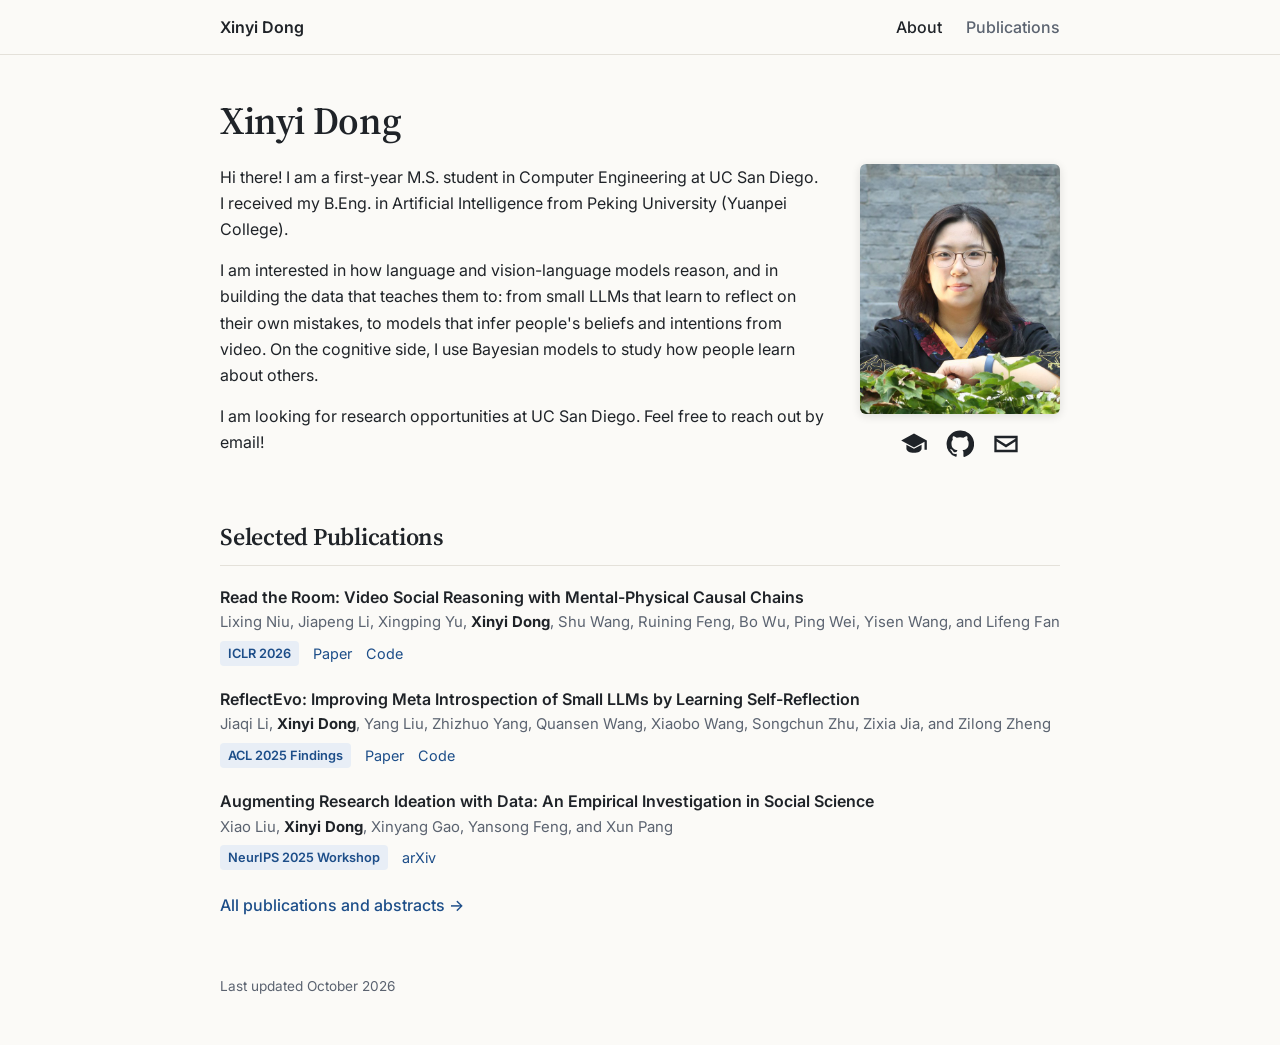
==== index.html @ f3d8e772 "Add personal homepage" ====
<!doctype html>
<html lang="en">
<head>
<meta charset="utf-8">
<meta name="viewport" content="width=device-width, initial-scale=1">
<title>Xinyi Dong</title>
<meta name="description" content="Xinyi Dong — M.S. student in Computer Engineering at UC San Diego. Research on LLM reasoning, multimodal social reasoning, and Bayesian models of social learning.">
<link rel="preconnect" href="https://fonts.googleapis.com">
<link rel="preconnect" href="https://fonts.gstatic.com" crossorigin>
<link href="https://fonts.googleapis.com/css2?family=Source+Serif+4:opsz,wght@8..60,400;8..60,600&family=Inter:wght@400;500;600&display=swap" rel="stylesheet">
<link rel="stylesheet" href="style.css">
</head>
<body>
<nav class="topbar">
  <div class="topbar-inner">
    <a class="brand" href="index.html">Xinyi Dong</a>
    <div class="topbar-links">
      <a href="index.html" aria-current="page">About</a>
      <a href="publications.html">Publications</a>
    </div>
  </div>
</nav>
<main>

  <h1>Xinyi Dong</h1>

  <section class="intro" id="about">
    <div class="bio">
      <p>Hi there! I am a first-year M.S. student in Computer Engineering at UC San Diego. I received my B.Eng. in Artificial Intelligence from Peking University (Yuanpei College).</p>
      <p>I am interested in how language and vision-language models reason, and in building the data that teaches them to: from small LLMs that learn to reflect on their own mistakes, to models that infer people's beliefs and intentions from video. On the cognitive side, I use Bayesian models to study how people learn about others.</p>
      <p>I am looking for research opportunities at UC San Diego. Feel free to reach out by email!</p>
    </div>
    <aside class="side">
      <img class="photo" src="profile.jpg" alt="Photo of Xinyi Dong" width="576" height="720">
      <nav class="icons">
        <a href="https://scholar.google.com/citations?user=JkWTXXwAAAAJ" aria-label="Google Scholar" title="Google Scholar">
          <svg viewBox="0 0 24 24" aria-hidden="true"><path d="M12 3 1 9l11 6 9-4.91V17h2V9L12 3zm-6.5 9.6V16c0 1.9 2.9 3.5 6.5 3.5s6.5-1.6 6.5-3.5v-3.4L12 16.1l-6.5-3.5z"/></svg>
        </a>
        <a href="https://github.com/xena-dong" aria-label="GitHub" title="GitHub">
          <svg viewBox="0 0 24 24" aria-hidden="true"><path d="M12 .5a11.5 11.5 0 0 0-3.64 22.41c.58.1.79-.25.79-.56v-2c-3.2.7-3.88-1.37-3.88-1.37-.53-1.33-1.28-1.69-1.28-1.69-1.05-.71.08-.7.08-.7 1.16.08 1.77 1.19 1.77 1.19 1.03 1.77 2.7 1.26 3.36.96.1-.75.4-1.26.73-1.55-2.55-.29-5.24-1.28-5.24-5.68 0-1.26.45-2.28 1.19-3.09-.12-.29-.52-1.46.11-3.05 0 0 .97-.31 3.17 1.18a11 11 0 0 1 5.77 0c2.2-1.49 3.17-1.18 3.17-1.18.63 1.59.23 2.76.11 3.05.74.81 1.19 1.83 1.19 3.09 0 4.41-2.69 5.38-5.25 5.67.41.36.78 1.06.78 2.14v3.17c0 .31.21.67.8.56A11.5 11.5 0 0 0 12 .5z"/></svg>
        </a>
        <a href="mailto:xid021@ucsd.edu" aria-label="Email" title="Email">
          <svg viewBox="0 0 24 24" aria-hidden="true"><path d="M2 5h20v14H2V5zm2 2v.4l8 5.1 8-5.1V7H4zm16 2.8-8 5.1-8-5.1V17h16V9.8z"/></svg>
        </a>
      </nav>
    </aside>
  </section>

  <section class="selected">
    <h2 class="section-title">Selected Publications</h2>

  <article class="pub-simple">
      <p class="pub-title">Read the Room: Video Social Reasoning with Mental-Physical Causal Chains</p>
      <p class="authors">Lixing Niu, Jiapeng Li, Xingping Yu, <b>Xinyi Dong</b>, Shu Wang, Ruining Feng, Bo Wu, Ping Wei, Yisen Wang, and Lifeng Fan</p>
      <div class="meta">
        <span class="venue">ICLR 2026</span>
        <a href="https://openreview.net/forum?id=TJilJnZjpw">Paper</a>
        <a href="https://github.com/LiXingNiu/Read-the-Room">Code</a>
      </div>
    </article>

  <article class="pub-simple">
      <p class="pub-title">ReflectEvo: Improving Meta Introspection of Small LLMs by Learning Self-Reflection</p>
      <p class="authors">Jiaqi Li, <b>Xinyi Dong</b>, Yang Liu, Zhizhuo Yang, Quansen Wang, Xiaobo Wang, Songchun Zhu, Zixia Jia, and Zilong Zheng</p>
      <div class="meta">
        <span class="venue">ACL 2025 Findings</span>
        <a href="https://aclanthology.org/2025.findings-acl.871/">Paper</a>
        <a href="https://github.com/bigai-nlco/ReflectEvo">Code</a>
      </div>
    </article>

  <article class="pub-simple">
      <p class="pub-title">Augmenting Research Ideation with Data: An Empirical Investigation in Social Science</p>
      <p class="authors">Xiao Liu, <b>Xinyi Dong</b>, Xinyang Gao, Yansong Feng, and Xun Pang</p>
      <div class="meta">
        <span class="venue">NeurIPS 2025 Workshop</span>
        <a href="https://arxiv.org/abs/2505.21396">arXiv</a>
      </div>
    </article>

    <p class="see-all"><a href="publications.html">All publications and abstracts →</a></p>
  </section>

  <footer>Last updated October 2026</footer>
</main>
</body>
</html>
---- style.css ----
:root {
  --bg: #fbfaf7;
  --text: #1f2328;
  --muted: #5b6370;
  --rule: #e4e1da;
  --accent: #1d4e89;
  --badge-bg: #1d4e89;
  --badge-text: #ffffff;
  --pill-border: #1f2328;
  --shadow: 0 2px 10px rgba(0, 0, 0, 0.12);
  --venue-bg: #e8eef6;
  --venue-text: #1d4e89;
}
@media (prefers-color-scheme: dark) {
  :root:not([data-theme="light"]) {
    --bg: #15171a;
    --text: #e6e3dd;
    --muted: #9aa1ab;
    --rule: #2c3036;
    --accent: #8db4e8;
    --badge-bg: #2f5d94;
    --badge-text: #ffffff;
    --pill-border: #c9c5bd;
    --shadow: 0 2px 10px rgba(0, 0, 0, 0.5);
    --venue-bg: #1e2a3a;
    --venue-text: #8db4e8;
  }
}

* { box-sizing: border-box; }
html { -webkit-text-size-adjust: 100%; }
body {
  margin: 0;
  background: var(--bg);
  color: var(--text);
  font: 16px/1.65 "Inter", system-ui, -apple-system, sans-serif;
}
main { max-width: 880px; margin: 0 auto; padding: 44px 20px 48px; }
a { color: var(--accent); text-decoration: none; }
a:hover { text-decoration: underline; text-underline-offset: 3px; }
p { margin: 0 0 14px; }

/* Top bar */
.topbar {
  position: sticky; top: 0; z-index: 10;
  background: var(--bg);
  border-bottom: 1px solid var(--rule);
}
.topbar-inner {
  max-width: 880px; margin: 0 auto; padding: 14px 20px;
  display: flex; align-items: center; justify-content: space-between;
}
.brand { color: var(--text); font-weight: 600; }
.brand:hover { text-decoration: none; }
.topbar-links { display: flex; gap: 24px; }
.topbar-links a { color: var(--muted); font-weight: 500; }
.topbar-links a:hover { color: var(--accent); text-decoration: none; }
.topbar-links a[aria-current="page"] { color: var(--text); }

/* Headings */
h1, h2 {
  font-family: "Source Serif 4", Georgia, serif;
  font-weight: 600;
  letter-spacing: -0.01em;
}
h1 { font-size: 2.4rem; line-height: 1.15; margin: 0 0 20px; }
h2.year { font-size: 1.7rem; margin: 36px 0 18px; }
h2.section-title {
  font-size: 1.5rem; margin: 48px 0 20px;
  padding-bottom: 8px; border-bottom: 1px solid var(--rule);
}
.pub-simple { margin: 0 0 22px; }
.pub-simple .pub-title { font-size: 1rem; margin: 0 0 2px; }
.pub-simple .authors { font-size: 0.93rem; margin: 0 0 6px; }
.meta { display: flex; flex-wrap: wrap; align-items: center; gap: 6px 14px; font-size: 0.9rem; }
.venue {
  background: var(--venue-bg); color: var(--venue-text);
  font-weight: 600; font-size: 0.8rem;
  padding: 2px 8px; border-radius: 4px;
}
.see-all { margin: 4px 0 0; font-weight: 500; }

/* About page */
.intro { display: grid; grid-template-columns: 1fr 200px; gap: 36px; align-items: start; }
.photo {
  display: block; width: 100%; height: auto;
  border-radius: 6px;
  box-shadow: var(--shadow);
}
.icons { display: flex; justify-content: center; gap: 18px; margin-top: 16px; }
.icons a { color: var(--text); line-height: 0; }
.icons a:hover { color: var(--accent); }
.icons svg { width: 28px; height: 28px; fill: currentColor; }

/* Publications page */
.pub {
  display: grid;
  grid-template-columns: 200px 1fr;
  gap: 28px;
  padding: 0 0 24px;
  margin: 0 0 24px;
  border-bottom: 1px solid var(--rule);
}
.pub:last-child { border-bottom: none; margin-bottom: 0; }
.thumb {
  border-radius: 4px;
  overflow: hidden;
  box-shadow: var(--shadow);
  background: #fff;
  align-self: start;
}
.badge {
  display: block;
  background: var(--badge-bg);
  color: var(--badge-text);
  text-align: center;
  font-weight: 600;
  font-size: 0.85rem;
  padding: 3px 6px;
}
.thumb img { display: block; width: 100%; height: auto; }
.pub-title { font-weight: 600; font-size: 1.05rem; line-height: 1.4; margin: 0 0 4px; }
.authors { margin: 0 0 4px; color: var(--muted); }
.authors b { color: var(--text); }
.venue-line { font-style: italic; color: var(--muted); font-size: 0.93rem; margin: 0 0 8px; }
.role { font-size: 0.93rem; margin: 0 0 12px; }
.pills { display: flex; flex-wrap: wrap; gap: 10px; }
.pill {
  display: inline-block;
  font: inherit;
  font-size: 0.88rem;
  font-weight: 500;
  color: var(--text);
  background: transparent;
  border: 1px solid var(--pill-border);
  border-radius: 999px;
  padding: 3px 16px;
  cursor: pointer;
}
.pill:hover { color: var(--accent); border-color: var(--accent); text-decoration: none; }
.abstract {
  margin: 14px 0 0;
  padding: 12px 14px;
  border-left: 3px solid var(--rule);
  font-size: 0.92rem;
  color: var(--muted);
}

footer { margin-top: 56px; color: var(--muted); font-size: 0.85rem; }

@media (max-width: 600px) {
  main { padding: 28px 16px 32px; }
  .topbar-inner { padding: 12px 16px; }
  .topbar-links { gap: 18px; }
  h1 { font-size: 2rem; }
  .intro { grid-template-columns: 1fr; gap: 20px; }
  .side { order: -1; display: flex; align-items: center; gap: 20px; }
  .photo { width: 120px; }
  .icons { margin-top: 0; }
  .pub { grid-template-columns: 1fr; gap: 14px; }
  .thumb { max-width: 320px; }
}
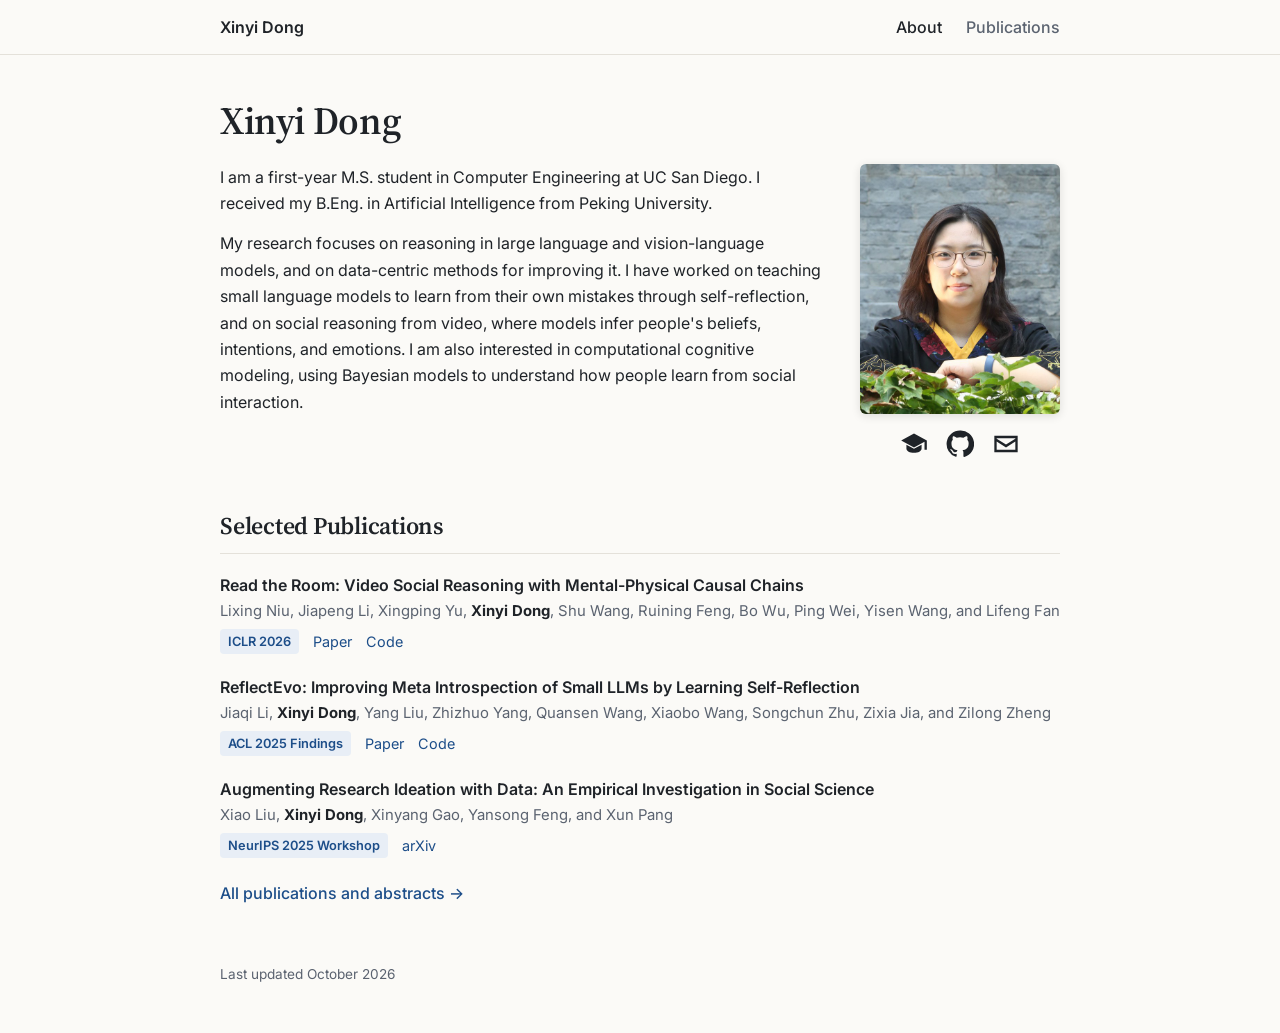
==== commit 236c76ed: "Update homepage introduction" ====
--- a/index.html
+++ b/index.html
@@ -26,9 +26,8 @@
 
   <section class="intro" id="about">
     <div class="bio">
-      <p>Hi there! I am a first-year M.S. student in Computer Engineering at UC San Diego. I received my B.Eng. in Artificial Intelligence from Peking University (Yuanpei College).</p>
-      <p>I am interested in how language and vision-language models reason, and in building the data that teaches them to: from small LLMs that learn to reflect on their own mistakes, to models that infer people's beliefs and intentions from video. On the cognitive side, I use Bayesian models to study how people learn about others.</p>
-      <p>I am looking for research opportunities at UC San Diego. Feel free to reach out by email!</p>
+      <p>I am a first-year M.S. student in Computer Engineering at UC San Diego. I received my B.Eng. in Artificial Intelligence from Peking University.</p>
+      <p>My research focuses on reasoning in large language and vision-language models, and on data-centric methods for improving it. I have worked on teaching small language models to learn from their own mistakes through self-reflection, and on social reasoning from video, where models infer people's beliefs, intentions, and emotions. I am also interested in computational cognitive modeling, using Bayesian models to understand how people learn from social interaction.</p>
     </div>
     <aside class="side">
       <img class="photo" src="profile.jpg" alt="Photo of Xinyi Dong" width="576" height="720">
